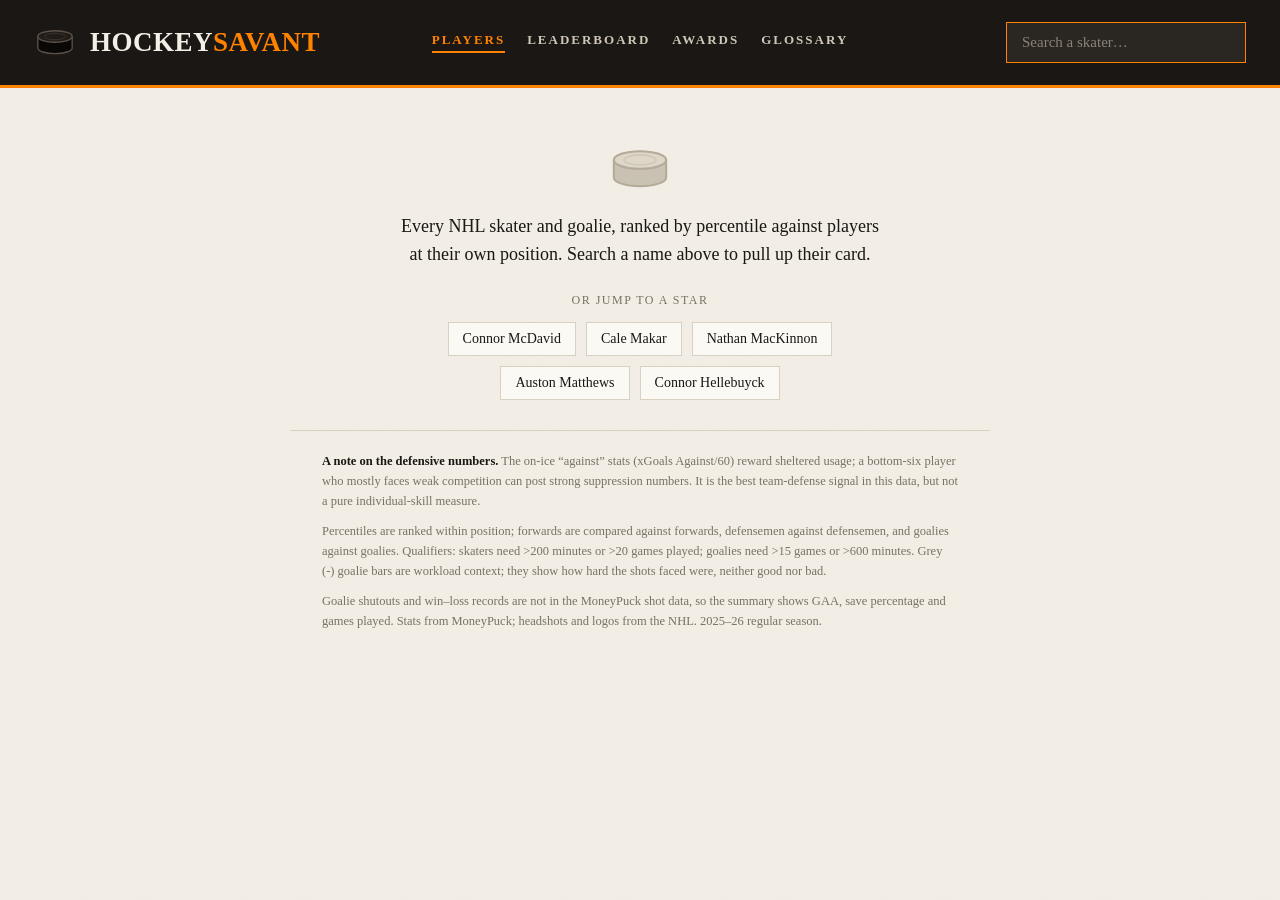
==== docs/index.html @ ee19a8c4 "Initial commit" ====
<!DOCTYPE html>
<html lang="en">
<head>
  <meta charset="UTF-8">
  <meta name="viewport" content="width=device-width, initial-scale=1.0">
  <title>HockeySavant</title>
  <link rel="stylesheet" href="style.css">
</head>
<body>
  <header>
    <div class="brand">
      <svg class="puck" viewBox="0 0 44 34" aria-hidden="true">
        <!-- original line-art hockey puck (side view): cylinder body + top face -->
        <path d="M4 11 V23 A18 6 0 0 0 40 23 V11 Z" fill="#0a0807"/>
        <ellipse cx="22" cy="11" rx="18" ry="6" fill="#211c18" stroke="#5b5249" stroke-width="1.4"/>
        <path d="M4 11 V23 A18 6 0 0 0 40 23 V11" fill="none" stroke="#5b5249" stroke-width="1.4"/>
        <ellipse cx="22" cy="11" rx="11" ry="3.4" fill="none" stroke="#3a332d" stroke-width="1"/>
      </svg>
      <h1>HOCKEY<span class="accent">SAVANT</span></h1>
    </div>
    <nav class="nav">
      <a href="index.html" class="on">Players</a>
      <a href="leaderboard.html">Leaderboard</a>
      <a href="awards.html">Awards</a>
      <a href="glossary.html">Glossary</a>
    </nav>
    <div class="search-wrap">
      <input id="search" type="text" placeholder="Search a skater&hellip;" autocomplete="off">
      <ul id="suggest" class="suggest"></ul>
    </div>
  </header>

  <div class="player-layout">
  <main id="card" class="card hidden">
    <div class="card-head">
      <div class="head-id">
        <img id="p-photo" class="headshot" alt="" src="">
        <div>
          <div class="name-row">
            <h2 id="p-name"></h2>
            <img id="p-logo" class="team-logo" alt="" src="">
          </div>
          <p id="p-sub" class="sub"></p>
          <p id="p-line" class="statline"></p>
        </div>
      </div>
      <div class="card-controls">
        <select id="season-select" class="season-select" aria-label="Season"></select>
        <div class="toggle" id="sit-toggle"></div>
      </div>
    </div>
    <div id="sliders" class="sliders"></div>
    <p class="legend">Percentile rank vs <span id="pool-label"></span> - <span class="cold">cold</span> &rarr; <span class="hot">elite</span></p>
  </main>

  <div class="player-side">
  <section id="trajectory" class="trajectory hidden">
    <h3 class="trajectory-head">By Season <span id="traj-sit" class="traj-sit"></span></h3>
    <div class="charts">
      <figure class="chart">
        <figcaption id="traj-cap-groups">Group Percentiles</figcaption>
        <div id="chart-groups"></div>
      </figure>
      <figure class="chart">
        <figcaption>Overall Rating (OVR)</figcaption>
        <div id="chart-ovr"></div>
      </figure>
    </div>
  </section>

  <section id="similar" class="similar hidden">
    <h3 class="similar-head">Most Similar <span id="similar-by"></span></h3>
    <div id="similar-list" class="similar-list"></div>
  </section>
  </div>
  </div>

  <section id="empty" class="empty">
    <svg class="empty-puck" viewBox="0 0 44 34" aria-hidden="true">
      <path d="M4 11 V23 A18 6 0 0 0 40 23 V11 Z" fill="#c9c1b2"/>
      <ellipse cx="22" cy="11" rx="18" ry="6" fill="#ded7c8" stroke="#b3aa98" stroke-width="1.4"/>
      <path d="M4 11 V23 A18 6 0 0 0 40 23 V11" fill="none" stroke="#b3aa98" stroke-width="1.4"/>
      <ellipse cx="22" cy="11" rx="11" ry="3.4" fill="none" stroke="#cfc7b6" stroke-width="1"/>
    </svg>
    <p class="empty-lead">Every NHL skater and goalie, ranked by percentile against players at
      their own position. Search a name above to pull up their card.</p>
    <p class="empty-label">Or jump to a star</p>
    <div id="empty-chips" class="chips"></div>
  </section>

  <footer class="page-note">
    <p><strong>A note on the defensive numbers.</strong> The on-ice &ldquo;against&rdquo; stats
    (xGoals Against/60) reward sheltered usage; a bottom-six player who mostly faces
    weak competition can post strong suppression numbers. It is the best team-defense signal
    in this data, but not a pure individual-skill measure.</p>
    <p>Percentiles are ranked within position; forwards are compared against forwards,
    defensemen against defensemen, and goalies against goalies. Qualifiers: skaters need
    &gt;200 minutes or &gt;20 games played; goalies need &gt;15 games or &gt;600 minutes.
    Grey (-) goalie bars are workload context; they show how hard the shots faced were,
    neither good nor bad.</p>
    <p>Goalie shutouts and win&ndash;loss records are not in the MoneyPuck shot data, so the
    summary shows GAA, save percentage and games played. Stats from MoneyPuck; headshots and
    logos from the NHL. 2025&ndash;26 regular season.</p>
  </footer>

  <script src="app.js"></script>
</body>
</html>
---- docs/style.css ----
:root {
  --paper: #f3efe6;     /* warm off-white page */
  --card: #fbf9f4;      /* card surface */
  --ink: #1a1714;       /* near-black warm text */
  --muted: #7a7066;     /* warm grey */
  --line: #e2dccf;      /* hairlines */
  --rule: #d8d0c0;
  --hot: #c8102e;       /* elite (high percentile) */
  --cold: #2f5b9c;      /* cold (low percentile) */
  --accent: #ff8200;
  /* subtle paper grain (generated SVG noise, no external asset) */
  --grain: url("data:image/svg+xml,%3Csvg xmlns='http://www.w3.org/2000/svg' width='160' height='160'%3E%3Cfilter id='n'%3E%3CfeTurbulence type='fractalNoise' baseFrequency='0.8' numOctaves='2' stitchTiles='stitch'/%3E%3CfeColorMatrix type='saturate' values='0'/%3E%3CfeComponentTransfer%3E%3CfeFuncA type='linear' slope='0.045'/%3E%3C/feComponentTransfer%3E%3C/filter%3E%3Crect width='100%25' height='100%25' filter='url(%23n)'/%3E%3C/svg%3E");
}
* { box-sizing: border-box; }
html { -webkit-text-size-adjust: 100%; }
body {
  margin: 0;
  font-family: "Times New Roman", Times, serif;
  background-color: var(--paper);
  background-image: var(--grain);
  color: var(--ink);
  -webkit-font-smoothing: antialiased;
}

/* ---------- header ---------- */
/* three-track grid: brand left, nav dead-centre, search (if any) right. Equal
   1fr side tracks keep the nav centred on pages that have no search box too. */
header {
  display: grid;
  grid-template-columns: 1fr auto 1fr;
  align-items: center;
  gap: 28px;
  padding: 22px 34px;
  background: var(--ink);
  border-bottom: 3px solid var(--accent);
}
.brand { justify-self: start; }
header > .nav { justify-self: center; }
.search-wrap { justify-self: end; }

@media (max-width: 720px) {
  header {
    grid-template-columns: 1fr;
    justify-items: center;
    text-align: center;
    gap: 16px;
  }
  .brand, header > .nav, .search-wrap { justify-self: center; }
}
.brand { display: flex; align-items: center; gap: 14px; white-space: nowrap; }
.puck { width: 42px; height: auto; flex-shrink: 0; display: block; }
h1 {
  font-family: "Times New Roman", Times, serif;
  font-weight: 700;
  font-size: 27px;
  letter-spacing: 0.5px;
  margin: 0;
  color: #f3efe6;
  line-height: 1;
  white-space: nowrap;
}
h1 .accent { color: var(--accent); }
.search-wrap { position: relative; flex: 1; min-width: 240px; max-width: 340px; }
#search {
  width: 100%;
  padding: 11px 15px;
  background: #2a2622;
  border: 1px solid #3a352f;
  border-radius: 0;
  color: #f3efe6;
  font-size: 15px;
  font-family: inherit;
  outline: none;
}
#search::placeholder { color: #8c8378; }
#search:focus { border-color: var(--accent); }
.suggest {
  position: absolute;
  top: 48px; left: 0; right: 0;
  margin: 0; padding: 5px;
  list-style: none;
  background: var(--card);
  border: 1px solid var(--rule);
  border-radius: 0;
  max-height: 330px;
  overflow-y: auto;
  z-index: 10;
}
.suggest:empty { display: none; }
.suggest li {
  padding: 9px 12px;
  cursor: pointer;
  font-size: 14px;
  display: flex;
  justify-content: space-between;
  align-items: center;
  border-bottom: 1px solid var(--line);
}
.suggest li:last-child { border-bottom: none; }
.suggest li:hover, .suggest li.active { background: var(--accent); color: #fff; }
.suggest .meta { color: var(--muted); font-size: 12px; }
.suggest li:hover .meta, .suggest li.active .meta { color: rgba(255,255,255,.85); }

/* ---------- card ---------- */
main.card {
  position: relative;
  overflow: hidden;
  max-width: 600px;
  margin: 40px auto;
  background-color: var(--card);
  background-image: var(--grain);
  border: 1px solid var(--rule);
  border-top: 4px solid var(--ink);
  border-radius: 0;
  padding: 28px 32px 24px;
}
.hidden { display: none; }
.name-row { display: flex; align-items: center; gap: 11px; }
.team-logo {
  height: 30px; width: auto; flex-shrink: 0;
  position: relative; top: 1px;
}
.card-head {
  position: relative;
  display: flex; justify-content: space-between; align-items: flex-start; gap: 16px;
}
.head-id { display: flex; align-items: center; gap: 18px; }
.headshot {
  width: 84px; height: 84px; border-radius: 50%;
  object-fit: cover; object-position: top center;
  background: #ece6d8;
  border: 3px solid var(--card);
  box-shadow: 0 0 0 1px var(--rule);
  flex-shrink: 0;
}
#p-name {
  font-family: "Times New Roman", Times, serif;
  margin: 0; font-size: 33px; font-weight: 700; letter-spacing: 0;
  line-height: 1.02;
}
.sub { margin: 6px 0 0; color: var(--muted); font-size: 13.5px; }
.statline { margin: 7px 0 0; font-size: 14px; color: var(--ink); }
.statline b {
  font-family: "Times New Roman", Times, serif; font-weight: 700;
  font-size: 18px; color: var(--accent); margin-right: 2px;
}
.statline .sep { color: var(--rule); margin: 0 8px; }

.card-controls { display: flex; flex-direction: column; align-items: flex-end; gap: 8px; flex-shrink: 0; }
.season-select {
  font-family: inherit; font-size: 13px; font-weight: 700;
  color: var(--ink); background: var(--paper);
  border: 1px solid var(--rule); border-radius: 0;
  padding: 6px 8px; cursor: pointer;
}
.season-select:disabled { color: var(--muted); cursor: default; }
.toggle {
  display: flex; background: var(--paper);
  border: 1px solid var(--rule); border-radius: 0; padding: 3px;
  flex-shrink: 0;
}
.toggle button {
  background: none; border: none; color: var(--muted);
  padding: 7px 15px; border-radius: 0; cursor: pointer;
  font-size: 12px; font-weight: 700; letter-spacing: 0.5px;
  text-transform: uppercase; font-family: inherit;
}
.toggle button.on { background: var(--ink); color: var(--paper); }

/* ---------- sliders ---------- */
.sliders { position: relative; margin-top: 24px; display: flex; flex-direction: column; gap: 13px; }
.group-head {
  font-family: "Times New Roman", Times, serif;
  font-size: 13px; font-weight: 600; letter-spacing: 2px; text-transform: uppercase;
  color: var(--ink); margin-top: 14px; padding-bottom: 5px;
  border-bottom: 2px solid var(--ink);
  display: flex; align-items: baseline; gap: 8px;
}
.group-head:first-child { margin-top: 0; }
.group-score {
  margin-left: auto;
  font-family: "Times New Roman", Times, serif;
  font-size: 13px; font-weight: 700; letter-spacing: 0; color: #fff;
  min-width: 30px; padding: 1px 7px; border-radius: 10px;
  text-align: center; font-variant-numeric: tabular-nums;
}
.slider-row { display: grid; grid-template-columns: 160px 1fr 54px; align-items: center; gap: 16px; }
.slider-label { font-size: 13.5px; color: var(--ink); }
.slider-val {
  font-family: "Times New Roman", Times, serif; font-weight: 700;
  font-size: 16px; color: var(--ink); font-variant-numeric: tabular-nums; text-align: right;
}
.track {
  position: relative; height: 6px; border-radius: 0;
  background: linear-gradient(90deg, var(--cold) 0%, #cfc7b8 50%, var(--hot) 100%);
  opacity: 0.5;
}
.track .fill-wrap { position: relative; height: 6px; }
.dot {
  position: absolute; top: 50%; transform: translate(-50%,-50%);
  width: 30px; height: 30px; border-radius: 50%;
  display: flex; align-items: center; justify-content: center;
  font-family: "Times New Roman", Times, serif;
  font-size: 13px; font-weight: 700; color: #fff;
  opacity: 1;
  border: 2px solid var(--card);
  transition: left 0.4s cubic-bezier(.34,1.3,.5,1), background 0.4s;
}
.inv { color: var(--muted); font-size: 11px; }

.legend { margin-top: 24px; color: var(--muted); font-size: 12px; }
.legend .hot { color: var(--hot); font-weight: 700; }
.legend .cold { color: var(--cold); font-weight: 700; }

.hint { text-align: center; color: var(--muted); margin-top: 70px; font-size: 15px; }

/* ---------- most similar ---------- */
.similar { max-width: 600px; margin: 30px auto 0; }
.similar-head {
  font-family: "Times New Roman", Times, serif;
  font-size: 13px; font-weight: 600; letter-spacing: 2px; text-transform: uppercase;
  color: var(--ink); margin: 0 0 14px; padding-bottom: 6px;
  border-bottom: 2px solid var(--ink);
}
.similar-head span { color: var(--muted); }
.similar-list { display: grid; grid-template-columns: repeat(3, 1fr); gap: 12px; }
.sim-row {
  display: flex; flex-direction: column; align-items: center; gap: 7px;
  background-color: var(--card); background-image: var(--grain);
  border: 1px solid var(--rule); padding: 16px 10px;
  cursor: pointer; text-align: center; font-family: inherit;
}
.sim-row:hover { border-color: var(--accent); }
.sim-mug {
  width: 54px; height: 54px; border-radius: 50%;
  object-fit: cover; object-position: top center;
  background: #ece6d8; box-shadow: 0 0 0 1px var(--rule);
}
.sim-name { font-weight: 700; font-size: 15px; color: var(--ink); line-height: 1.1; }
.sim-meta { font-size: 12px; color: var(--muted); }

/* ---------- empty state ---------- */
.empty { max-width: 540px; margin: 56px auto 0; text-align: center; padding: 0 24px; }
.empty-puck { width: 64px; height: auto; display: block; margin: 0 auto 20px; }
.empty-lead { font-size: 18px; line-height: 1.55; color: var(--ink); margin: 0 0 24px; }
.empty-label {
  font-size: 12px; letter-spacing: 1.5px; text-transform: uppercase;
  color: var(--muted); margin: 0 0 14px;
}
.chips { display: flex; flex-wrap: wrap; gap: 10px; justify-content: center; }
.chip {
  font-family: inherit; font-size: 14px; padding: 8px 14px;
  background: var(--card); border: 1px solid var(--rule); color: var(--ink); cursor: pointer;
}
.chip:hover { border-color: var(--accent); color: var(--accent); }

/* ---------- footer ---------- */
.page-note {
  max-width: 700px; margin: 30px auto 60px; padding: 20px 32px 0;
  color: var(--muted); font-size: 12.5px; line-height: 1.6;
  border-top: 1px solid var(--rule);
}
.page-note p { margin: 0 0 10px; }
.page-note strong { color: var(--ink); }

/* ---------- nav ---------- */
.nav { display: flex; gap: 22px; align-items: center; }
.nav a {
  font-family: "Times New Roman", Times, serif; font-size: 13px; font-weight: 600;
  letter-spacing: 2px; text-transform: uppercase; text-decoration: none;
  color: #cfc7b8; padding-bottom: 3px; border-bottom: 2px solid transparent;
}
.nav a:hover { color: #fff; }
.nav a.on { color: var(--accent); border-bottom-color: var(--accent); }

/* ---------- awards page ---------- */
.awards { max-width: 1080px; margin: 0 auto; padding: 30px 24px 0; }
.awards-toolbar {
  display: flex; justify-content: space-between; align-items: flex-end;
  gap: 20px; flex-wrap: wrap; margin-bottom: 26px;
}
.awards-title {
  font-family: "Times New Roman", Times, serif; font-size: 26px; font-weight: 700;
  letter-spacing: 1px; text-transform: uppercase; margin: 0; color: var(--ink);
}
.awards-lead { margin: 4px 0 0; color: var(--muted); font-size: 14px; }
.awards-season {
  font-family: "Times New Roman", Times, serif; font-size: 12px; letter-spacing: 1.5px;
  text-transform: uppercase; color: var(--muted); display: flex; align-items: center; gap: 10px;
}

.award-grid {
  display: grid; grid-template-columns: repeat(auto-fill, minmax(330px, 1fr));
  gap: 22px;
}
.trophy {
  background-color: var(--card); background-image: var(--grain);
  border: 1px solid var(--rule); padding: 18px 18px 10px;
}
.trophy-head { border-bottom: 2px solid var(--ink); padding-bottom: 10px; margin-bottom: 6px; }
.trophy-head h3 {
  font-family: "Times New Roman", Times, serif; font-size: 19px; font-weight: 700;
  letter-spacing: 0.5px; text-transform: uppercase; margin: 0; display: inline;
}
.trophy-sub {
  font-family: "Times New Roman", Times, serif; font-size: 11px; font-weight: 600;
  letter-spacing: 1.5px; text-transform: uppercase; color: var(--accent); margin-left: 8px;
}
.trophy-desc { margin: 7px 0 0; color: var(--muted); font-size: 12px; line-height: 1.45; }
.trophy-none { color: var(--muted); font-style: italic; font-size: 13px; padding: 10px 2px; }

.nominee-list { display: flex; flex-direction: column; }
.nominee {
  display: grid; grid-template-columns: 20px 40px 1fr auto;
  align-items: center; gap: 11px; padding: 9px 4px;
  border-bottom: 1px solid var(--line); text-decoration: none; color: inherit;
}
.nominee:last-child { border-bottom: none; }
.nominee:hover { background: rgba(0,0,0,0.03); }
.nominee.winner { background: rgba(255,130,0,0.07); }
.rank {
  font-family: "Times New Roman", Times, serif; font-weight: 700; font-size: 15px;
  color: var(--muted); text-align: center;
}
.nominee.winner .rank { color: var(--accent); }
.nom-mug {
  width: 40px; height: 40px; border-radius: 50%;
  object-fit: cover; object-position: top center;
  background: #ece6d8; box-shadow: 0 0 0 1px var(--rule);
}
.nom-id { display: flex; flex-direction: column; min-width: 0; }
.nom-name {
  font-weight: 700; font-size: 14.5px; color: var(--ink); line-height: 1.15;
  white-space: nowrap; overflow: hidden; text-overflow: ellipsis;
}
.nom-meta { font-size: 11.5px; color: var(--muted); }
.nom-why { display: none; }              /* compact rows hide chips; see wide view */
.nom-score {
  font-family: "Times New Roman", Times, serif; font-weight: 700; font-size: 18px;
  color: var(--ink); font-variant-numeric: tabular-nums; text-align: right; min-width: 38px;
}

/* room for the "why" chips on wider cards */
@media (min-width: 560px) {
  .nominee { grid-template-columns: 20px 40px 1fr auto auto; }
  .nom-why { display: flex; gap: 5px; }
  .why-chip {
    display: flex; flex-direction: column; align-items: center; justify-content: center;
    width: 34px; padding: 3px 0; color: #fff; line-height: 1;
  }
  .why-chip b { font-size: 12px; font-weight: 700; }
  .why-chip i { font-size: 8px; font-style: normal; text-transform: uppercase; letter-spacing: 0.3px; opacity: 0.92; }
}

/* ---------- awards: historical winners ---------- */
.award-history { margin: 44px 0 0; }
.award-history-head {
  font-family: "Times New Roman", Times, serif; font-size: 17px; font-weight: 700;
  letter-spacing: 1px; text-transform: uppercase; color: var(--ink);
  margin: 0 0 6px; padding-bottom: 6px; border-bottom: 2px solid var(--ink);
}
.award-history-lead { margin: 0 0 16px; color: var(--muted); font-size: 14px; }
.award-history-scroll {
  overflow-x: auto; border: 1px solid var(--rule); background: var(--card);
  -webkit-overflow-scrolling: touch;
}
.award-history-table {
  border-collapse: separate; border-spacing: 0; width: 100%;
  font-variant-numeric: tabular-nums;
}
.award-history-table thead th {
  position: sticky; top: 0; z-index: 2;
  background: var(--ink); color: #e9e3d6;
  font-family: "Times New Roman", Times, serif; font-size: 11px; font-weight: 600;
  letter-spacing: 0.5px; text-transform: uppercase;
  padding: 9px 12px; text-align: left; white-space: nowrap;
  border-bottom: 2px solid var(--accent);
}
.award-history-table td, .award-history-table tbody th {
  padding: 8px 12px; border-bottom: 1px solid var(--line);
  font-size: 13.5px; white-space: nowrap; text-align: left;
}
.award-history-table .ah-season {
  font-family: "Times New Roman", Times, serif; font-weight: 600; font-size: 12px;
  letter-spacing: 0.5px; color: var(--muted);
}
.award-history-table tbody th.ah-season {
  position: sticky; left: 0; background: var(--card); z-index: 1;
}
.award-history-table tbody tr:nth-child(even) td,
.award-history-table tbody tr:nth-child(even) th.ah-season { background: #f7f3ea; }
.award-history-table tbody tr:hover td,
.award-history-table tbody tr:hover th.ah-season { background: #f0e8d6; }
.ah-win { text-decoration: none; color: var(--ink); font-weight: 700; }
.ah-win:hover { color: var(--accent); }
.ah-team { color: var(--muted); font-weight: 400; font-size: 11px; margin-left: 6px; }
.ah-none { color: var(--rule); }

/* ---------- leaderboard page ---------- */
.board { max-width: 1240px; margin: 0 auto; padding: 30px 24px 0; }
.board-toolbar {
  display: flex; justify-content: space-between; align-items: flex-end;
  gap: 20px; flex-wrap: wrap; margin-bottom: 16px;
}
.board-title {
  font-family: "Times New Roman", Times, serif; font-size: 26px; font-weight: 700;
  letter-spacing: 1px; text-transform: uppercase; margin: 0; color: var(--ink);
}
.board-lead { margin: 4px 0 0; color: var(--muted); font-size: 14px; max-width: 460px; }
.board-controls { display: flex; align-items: center; gap: 12px; flex-wrap: wrap; }
.board-season {
  font-family: "Times New Roman", Times, serif; font-size: 12px; letter-spacing: 1.5px;
  text-transform: uppercase; color: var(--muted); display: flex; align-items: center; gap: 8px;
}

.board-subbar {
  display: flex; align-items: center; justify-content: space-between;
  gap: 16px; margin-bottom: 12px; flex-wrap: wrap;
}
.board-subbar-left { display: flex; align-items: center; gap: 18px; flex-wrap: wrap; }
.board-filter {
  width: 240px; max-width: 100%;
  padding: 9px 13px; font-family: inherit; font-size: 14px; color: var(--ink);
  background: var(--card); border: 1px solid var(--rule); border-radius: 0; outline: none;
}
.board-filter:focus { border-color: var(--accent); }

/* min-TOI slider */
.toi-filter { display: flex; align-items: center; gap: 10px; }
.toi-cap {
  font-family: "Times New Roman", Times, serif; font-size: 11px; font-weight: 600;
  letter-spacing: 1.5px; text-transform: uppercase; color: var(--muted);
}
.toi-filter input[type="range"] {
  -webkit-appearance: none; appearance: none;
  width: 160px; height: 4px; background: var(--rule); outline: none; cursor: pointer;
}
.toi-filter input[type="range"]::-webkit-slider-thumb {
  -webkit-appearance: none; appearance: none;
  width: 16px; height: 16px; border-radius: 50%;
  background: var(--accent); border: 2px solid var(--card); box-shadow: 0 0 0 1px var(--rule);
}
.toi-filter input[type="range"]::-moz-range-thumb {
  width: 14px; height: 14px; border: 2px solid var(--card); border-radius: 50%;
  background: var(--accent);
}
.toi-value {
  min-width: 78px; font-family: "Times New Roman", Times, serif; font-weight: 700;
  font-size: 13px; color: var(--ink); font-variant-numeric: tabular-nums;
}
.board-count {
  font-family: "Times New Roman", Times, serif; font-size: 12px; font-weight: 600;
  letter-spacing: 1px; text-transform: uppercase; color: var(--muted); white-space: nowrap;
}

.board-scroll {
  overflow: auto; max-height: calc(100vh - 150px);
  border: 1px solid var(--rule); box-shadow: 0 1px 0 var(--rule);
  background: var(--card); -webkit-overflow-scrolling: touch;
}
.board-table {
  border-collapse: separate; border-spacing: 0; width: 100%;
  font-variant-numeric: tabular-nums;
}
.board-table th, .board-table td {
  padding: 6px 9px; text-align: center; white-space: nowrap;
}
.board-table tbody td { border-bottom: 1px solid var(--line); height: 44px; }

/* ---- header: group bands (row 1) + sortable columns (row 2) ---- */
.board-table thead th {
  position: sticky; background: var(--ink); color: #e9e3d6; z-index: 3;
  font-family: "Times New Roman", Times, serif; letter-spacing: 0.5px; text-transform: uppercase;
}
.board-table thead .band-row th.band {
  top: 0; height: 26px; font-size: 11px; font-weight: 700; letter-spacing: 1.5px;
  color: var(--accent); border-bottom: 1px solid #3a352f; border-left: 1px solid #3a352f;
}
.board-table thead .col-row th {
  top: 26px; height: 30px; font-size: 11px; font-weight: 600; color: #d8d1c3;
  border-bottom: 2px solid var(--accent);
}
/* rank / name / ovr span both rows -> anchor at the very top */
.board-table thead .band-row th[rowspan] { top: 0; border-bottom: 2px solid var(--accent); }
.board-table th.sortable { cursor: pointer; }
.board-table th.sortable:hover { color: #fff; background: #272320; }
.board-table thead th.sorted { color: var(--accent); }
.board-table th .th-lbl { display: inline; }
.board-table th .sort-arrow { font-size: 8px; font-style: normal; margin-left: 2px; }
.board-table .lowmark { font-style: normal; font-size: 9px; opacity: 0.7; margin-left: 2px; }

/* pin rank + name columns while the stat columns scroll */
.board-table .col-rank { left: 0; width: 40px; }
.board-table .col-name { left: 40px; text-align: left; min-width: 168px; }
.board-table .col-rank, .board-table .col-name { position: sticky; }
.board-table thead .col-rank, .board-table thead .col-name { z-index: 6; }
.board-table tbody .col-rank, .board-table tbody .col-name { background: var(--card); z-index: 2; }

/* section separators between group bands */
.board-table .col-ovr { border-left: 2px solid var(--rule); }
.board-table .sec-start { border-left: 2px solid var(--rule); }
.board-table thead .sec-start { border-left: 1px solid #3a352f; }

/* zebra + hover */
.board-table tbody tr:nth-child(even) td { background: #f7f3ea; }
.board-table tbody tr:nth-child(even) .col-rank,
.board-table tbody tr:nth-child(even) .col-name { background: #f7f3ea; }
.board-table tbody tr:hover td { background: #f0e8d6; }
.board-table tbody tr:hover .col-rank,
.board-table tbody tr:hover .col-name { background: #f0e8d6; }

/* rank column + top-3 medals */
.board-table tbody .col-rank .rk {
  font-family: "Times New Roman", Times, serif; font-weight: 600; font-size: 14px; color: var(--muted);
}
.board-table tbody tr.lead .col-rank .rk {
  display: inline-flex; align-items: center; justify-content: center;
  width: 24px; height: 24px; border-radius: 50%; color: #fff;
}
.board-table tbody tr.lead-1 .col-rank .rk { background: #c8a13a; }
.board-table tbody tr.lead-2 .col-rank .rk { background: #9aa0a6; }
.board-table tbody tr.lead-3 .col-rank .rk { background: #b07a45; }

/* name cell with mug */
.board-name {
  text-decoration: none; color: inherit;
  display: flex; align-items: center; gap: 10px; line-height: 1.12;
}
.bn-mug {
  width: 30px; height: 30px; border-radius: 50%; flex-shrink: 0;
  object-fit: cover; object-position: top center;
  background: #ece6d8; box-shadow: 0 0 0 1px var(--rule);
}
.bn-txt { display: flex; flex-direction: column; min-width: 0; }
.bn-name { font-weight: 700; font-size: 13.5px; color: var(--ink); }
.board-name:hover .bn-name { color: var(--accent); }
.bn-meta { font-size: 11px; color: var(--muted); letter-spacing: 0.3px; }

/* percentile pills */
.pct-pill {
  display: inline-block; min-width: 27px; padding: 3px 6px;
  color: #fff; font-weight: 700; font-size: 12px; border-radius: 9px;
  font-family: "Times New Roman", Times, serif;
}
.pct-pill.strong {
  min-width: 32px; font-size: 13px; padding: 4px 7px;
  box-shadow: 0 0 0 1px rgba(0,0,0,0.08);
}
.col-ovr .pct-pill { border-radius: 4px; }
.board-empty { padding: 32px; color: var(--muted); font-style: italic; text-align: center; }

@media (max-width: 720px) {
  .board-scroll { max-height: none; }
  .board-table thead th { position: static; }
  .board-table .col-rank, .board-table .col-name { position: static; }
}

/* ---------- glossary page ---------- */
.gloss { max-width: 920px; margin: 0 auto; padding: 30px 24px 0; }
.gloss-title {
  font-family: "Times New Roman", Times, serif; font-size: 26px; font-weight: 700;
  letter-spacing: 1px; text-transform: uppercase; margin: 0; color: var(--ink);
}
.gloss-lead { margin: 4px 0 24px; color: var(--muted); font-size: 14px; }
.gloss-concepts {
  display: grid; grid-template-columns: repeat(auto-fill, minmax(270px, 1fr)); gap: 16px;
}
.gloss-card {
  background-color: var(--card); background-image: var(--grain);
  border: 1px solid var(--rule); border-top: 3px solid var(--ink); padding: 16px 18px;
}
.gloss-card.warn { border-top-color: var(--hot); }
.gloss-card h3 {
  font-family: "Times New Roman", Times, serif; font-size: 14px; font-weight: 700;
  letter-spacing: 0.5px; text-transform: uppercase; margin: 0 0 8px; color: var(--ink);
}
.gloss-card p { margin: 0; font-size: 13.5px; line-height: 1.55; color: var(--ink); }
.gloss-card .cold { color: var(--cold); font-weight: 700; }
.gloss-card .hot { color: var(--hot); font-weight: 700; }

.gloss-legend {
  display: flex; flex-wrap: wrap; gap: 22px; margin: 28px 0 6px;
  font-size: 12.5px; color: var(--muted);
}
.gloss-legend .dir { margin-right: 5px; font-size: 14px; }
.dir.up { color: var(--hot); }
.dir.down { color: var(--cold); }
.dir.ctx { color: var(--muted); }

.gloss-h {
  font-family: "Times New Roman", Times, serif; font-size: 17px; font-weight: 700;
  letter-spacing: 1px; text-transform: uppercase; color: var(--ink);
  margin: 30px 0 12px; padding-bottom: 6px; border-bottom: 2px solid var(--ink);
}
.gloss-table table { width: 100%; border-collapse: collapse; }
.gloss-table .gloss-grouprow th {
  text-align: left; font-family: "Times New Roman", Times, serif; font-size: 12px; font-weight: 600;
  letter-spacing: 1.5px; text-transform: uppercase; color: var(--accent);
  padding: 16px 8px 6px; border-bottom: 1px solid var(--rule);
}
.gloss-table td { padding: 9px 8px; border-bottom: 1px solid var(--line); vertical-align: top; }
.gloss-table .g-stat { font-weight: 700; font-size: 13.5px; color: var(--ink); white-space: nowrap; width: 190px; }
.gloss-table .g-dir { width: 28px; text-align: center; }
.gloss-table .g-dir .dir { font-size: 15px; }
.gloss-table .g-desc { font-size: 13px; line-height: 1.5; color: var(--muted); }

@media (max-width: 560px) {
  .gloss-table .g-stat { width: auto; white-space: normal; }
}

/* ---------- player page layout ----------
   Mobile/tablet: the wrapper is a transparent pass-through, so the card,
   trajectory charts and similar list stay stacked exactly as before.
   Desktop (>=900px): card pins to the left, and the right column stacks the
   three-way graph, the overall graph, then most similar going down. */
@media (min-width: 900px) {
  .player-layout {
    display: grid;
    grid-template-columns: minmax(360px, 600px) minmax(320px, 1fr);
    align-items: start;
    gap: 34px;
    max-width: 1180px;
    margin: 40px auto;
    padding: 0 28px;
  }
  /* collapse the wrapper's spacing on the empty state (card hidden) */
  .player-layout:not(:has(> #card:not(.hidden))) { margin: 0; }
  .player-layout > #card { margin: 0; max-width: none; }
  .player-side { display: flex; flex-direction: column; gap: 30px; }
  .player-side > section { margin: 0; max-width: none; }
  /* in the narrower right column, stack the two charts vertically */
  .player-side .charts { grid-template-columns: 1fr; }
}

/* ---------- season trajectory charts ---------- */
.trajectory { max-width: 600px; margin: 30px auto 0; }
.trajectory.hidden { display: none; }
.trajectory-head {
  font-family: "Times New Roman", Times, serif; font-size: 13px; font-weight: 600; letter-spacing: 2px;
  text-transform: uppercase; color: var(--ink); margin: 0 0 14px; padding-bottom: 6px;
  border-bottom: 2px solid var(--ink); display: flex; align-items: baseline; gap: 10px;
}
.traj-sit { font-size: 11px; letter-spacing: 1px; color: var(--muted); font-weight: 600; }
.charts { display: grid; grid-template-columns: 1fr 1fr; gap: 20px; }
.chart { margin: 0; }
.chart figcaption {
  font-family: "Times New Roman", Times, serif; font-size: 11px; font-weight: 600; letter-spacing: 1px;
  text-transform: uppercase; color: var(--muted); margin-bottom: 7px;
}
svg.lc {
  width: 100%; height: auto; display: block;
  background: var(--card); border: 1px solid var(--rule);
}
.lc-grid { stroke: var(--line); stroke-width: 1; }
.lc-yl { fill: var(--muted); font-size: 8px; text-anchor: end; font-family: "Times New Roman", Times, serif; }
.lc-xl { fill: var(--muted); font-size: 8px; text-anchor: middle; font-family: "Times New Roman", Times, serif; }
.lc-line { fill: none; stroke-width: 2; stroke-linejoin: round; stroke-linecap: round; }
.lc-dot { stroke: var(--card); stroke-width: 1; }
.lc-legend {
  display: flex; flex-wrap: wrap; gap: 12px; justify-content: center;
  margin-top: 7px; font-size: 11px; color: var(--muted);
}
.lc-key { display: flex; align-items: center; gap: 5px; }
.lc-key i { width: 11px; height: 3px; border-radius: 2px; display: inline-block; }
@media (max-width: 560px) { .charts { grid-template-columns: 1fr; } }
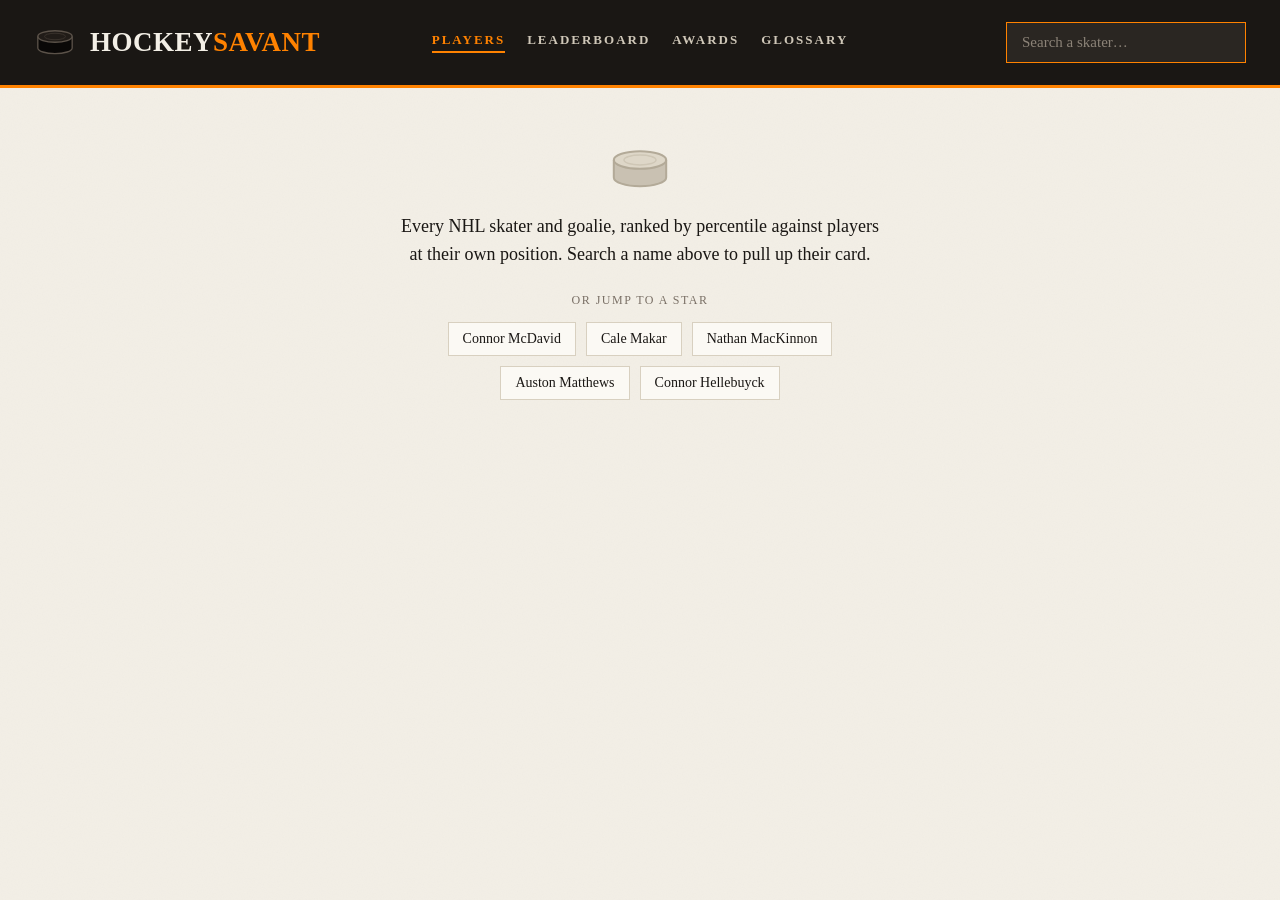
==== commit 8a55af4f: "glossary fixes" ====
--- a/docs/index.html
+++ b/docs/index.html
@@ -88,21 +88,6 @@
     <div id="empty-chips" class="chips"></div>
   </section>
 
-  <footer class="page-note">
-    <p><strong>A note on the defensive numbers.</strong> The on-ice &ldquo;against&rdquo; stats
-    (xGoals Against/60) reward sheltered usage; a bottom-six player who mostly faces
-    weak competition can post strong suppression numbers. It is the best team-defense signal
-    in this data, but not a pure individual-skill measure.</p>
-    <p>Percentiles are ranked within position; forwards are compared against forwards,
-    defensemen against defensemen, and goalies against goalies. Qualifiers: skaters need
-    &gt;200 minutes or &gt;20 games played; goalies need &gt;15 games or &gt;600 minutes.
-    Grey (-) goalie bars are workload context; they show how hard the shots faced were,
-    neither good nor bad.</p>
-    <p>Goalie shutouts and win&ndash;loss records are not in the MoneyPuck shot data, so the
-    summary shows GAA, save percentage and games played. Stats from MoneyPuck; headshots and
-    logos from the NHL. 2025&ndash;26 regular season.</p>
-  </footer>
-
   <script src="app.js"></script>
 </body>
 </html>
